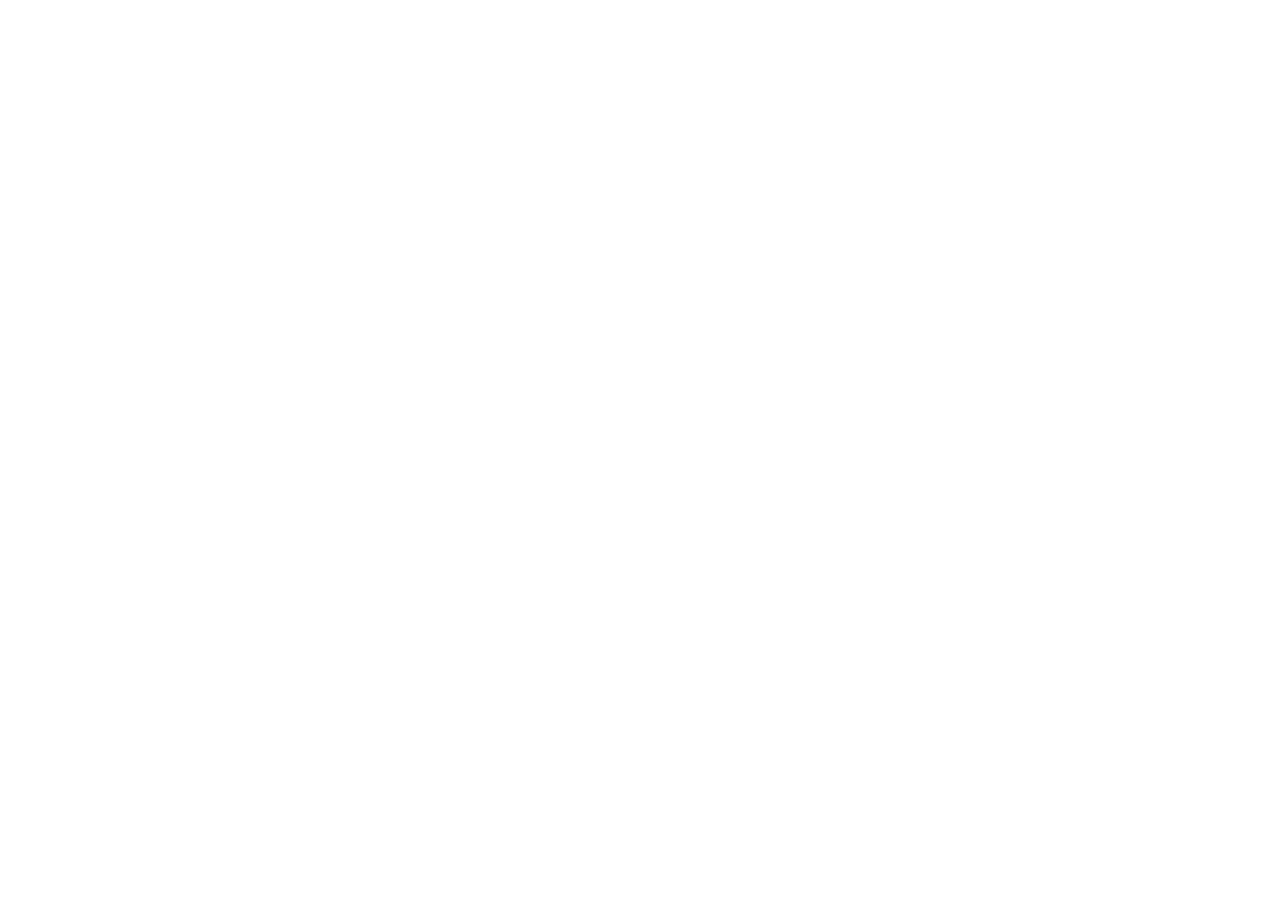
==== grid-web-page.html @ 91bf0a03 "grid-started" ====
<!DOCTYPE html>
<html lang="en">
<head>
    <meta charset="UTF-8">
    <meta name="viewport" content="width=device-width, initial-scale=1.0">
    <link rel="stylesheet" href="grid-web-page.css">
    <title>Grid Web Page</title>
</head>
<body>
    
</body>
</html>
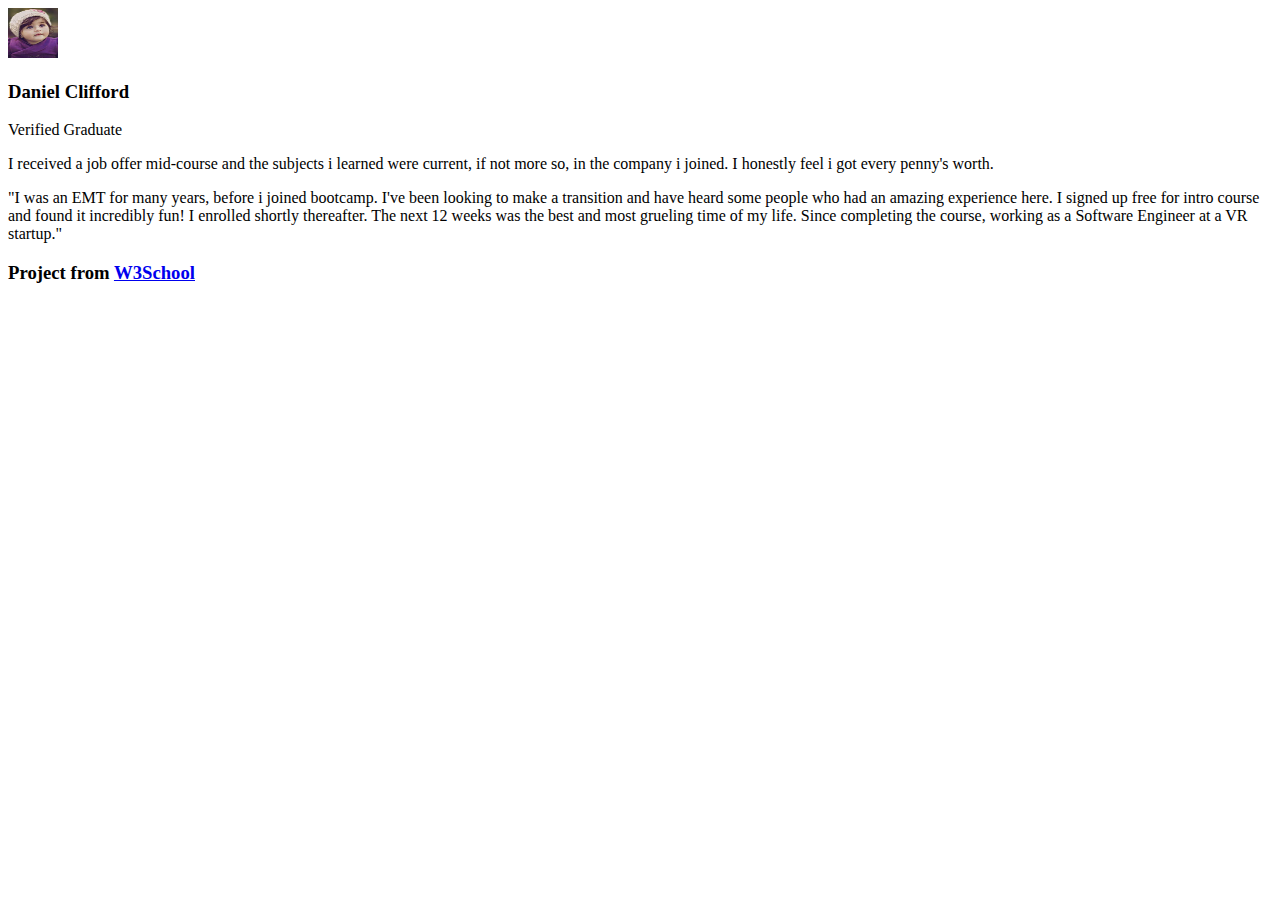
==== commit ef49b725: "first-card-html" ====
--- a/grid-web-page.html
+++ b/grid-web-page.html
@@ -7,6 +7,27 @@
     <title>Grid Web Page</title>
 </head>
 <body>
+    <div class="container">
+
+        <div class="card card--bg-purple">
+            <header class="card__header">
+                <img src="img1.jpg" class="card__img" height="50px" width="50px">
+                <div>
+                    <h3>Daniel Clifford</h3>
+                    <p>Verified Graduate</p>
+                </div>
+            </header>
+            <p class="card__lead">
+                I received a job offer mid-course and the subjects i learned were current, if not more so, in the company i joined. I honestly feel i got every penny's worth.
+            </p>
+            <p class="card__quote">
+                "I was an EMT for many years, before i joined bootcamp. I've been looking to make a transition and have heard some people who had an amazing experience here. I signed up free for intro course and found it incredibly fun! I enrolled shortly thereafter. The next 12 weeks was the best and most grueling time of my life. Since completing the course, working as a Software Engineer at a VR startup."
+            </p>
+        </div>
+    
+    <footer>
+        <h3>Project from <a href="https://www.w3schools.com/">W3School</a></h3>
+    </footer>
     
 </body>
 </html>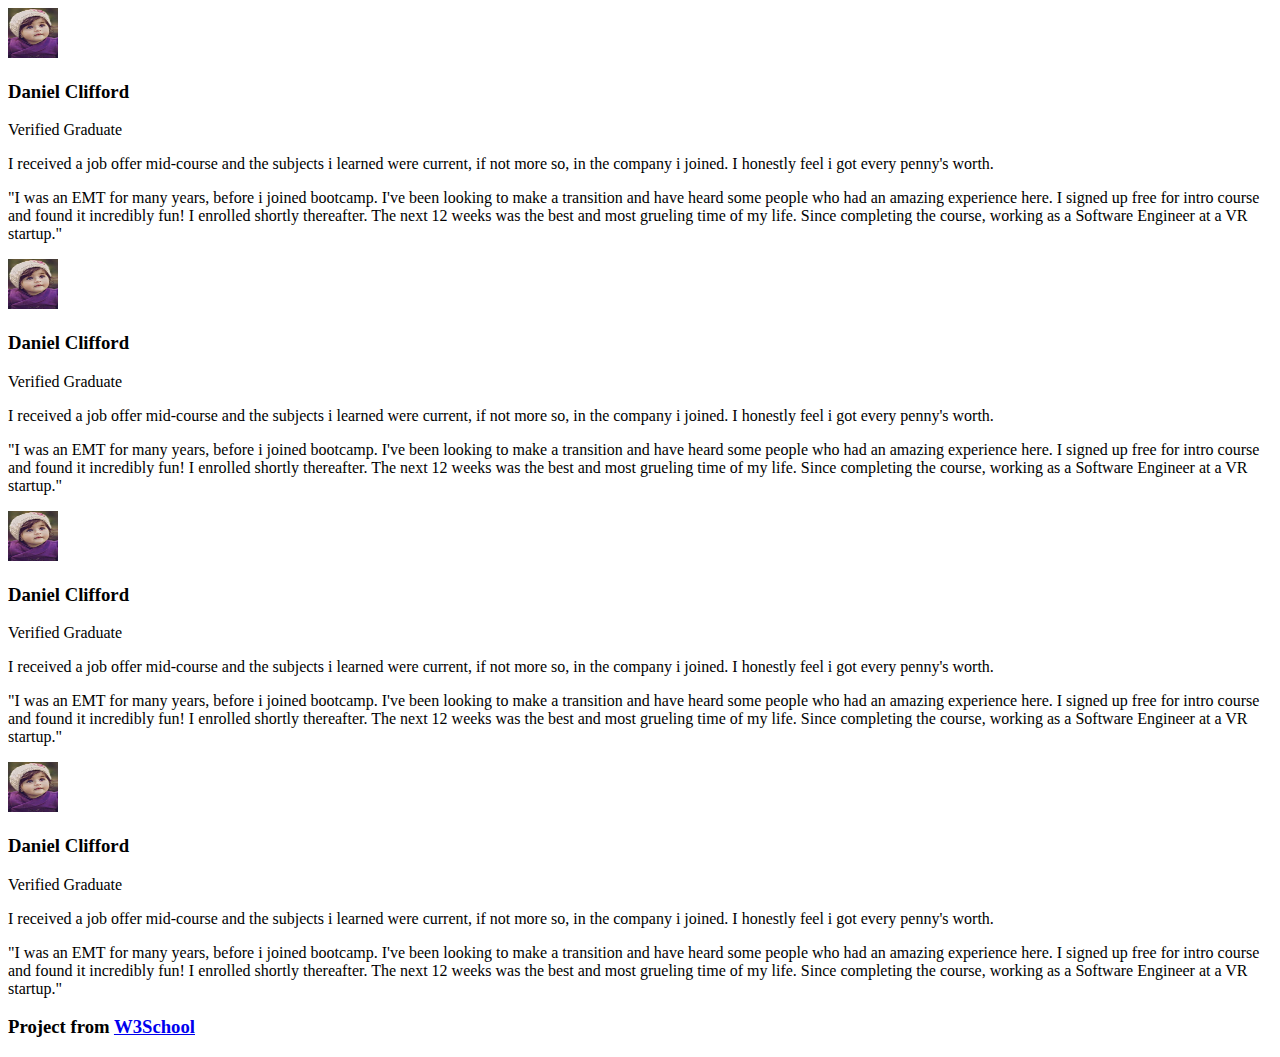
==== commit 1d3f3a61: "all-cards-added-html" ====
--- a/grid-web-page.html
+++ b/grid-web-page.html
@@ -24,7 +24,53 @@
                 "I was an EMT for many years, before i joined bootcamp. I've been looking to make a transition and have heard some people who had an amazing experience here. I signed up free for intro course and found it incredibly fun! I enrolled shortly thereafter. The next 12 weeks was the best and most grueling time of my life. Since completing the course, working as a Software Engineer at a VR startup."
             </p>
         </div>
-    
+        <div class="card card--bg-purple">
+            <header class="card__header">
+                <img src="img1.jpg" class="card__img" height="50px" width="50px">
+                <div>
+                    <h3>Daniel Clifford</h3>
+                    <p>Verified Graduate</p>
+                </div>
+            </header>
+            <p class="card__lead">
+                I received a job offer mid-course and the subjects i learned were current, if not more so, in the company i joined. I honestly feel i got every penny's worth.
+            </p>
+            <p class="card__quote">
+                "I was an EMT for many years, before i joined bootcamp. I've been looking to make a transition and have heard some people who had an amazing experience here. I signed up free for intro course and found it incredibly fun! I enrolled shortly thereafter. The next 12 weeks was the best and most grueling time of my life. Since completing the course, working as a Software Engineer at a VR startup."
+            </p>
+        </div>
+        <div class="card card--bg-purple">
+            <header class="card__header">
+                <img src="img1.jpg" class="card__img" height="50px" width="50px">
+                <div>
+                    <h3>Daniel Clifford</h3>
+                    <p>Verified Graduate</p>
+                </div>
+            </header>
+            <p class="card__lead">
+                I received a job offer mid-course and the subjects i learned were current, if not more so, in the company i joined. I honestly feel i got every penny's worth.
+            </p>
+            <p class="card__quote">
+                "I was an EMT for many years, before i joined bootcamp. I've been looking to make a transition and have heard some people who had an amazing experience here. I signed up free for intro course and found it incredibly fun! I enrolled shortly thereafter. The next 12 weeks was the best and most grueling time of my life. Since completing the course, working as a Software Engineer at a VR startup."
+            </p>
+        </div>
+        <div class="card card--bg-purple">
+            <header class="card__header">
+                <img src="img1.jpg" class="card__img" height="50px" width="50px">
+                <div>
+                    <h3>Daniel Clifford</h3>
+                    <p>Verified Graduate</p>
+                </div>
+            </header>
+            <p class="card__lead">
+                I received a job offer mid-course and the subjects i learned were current, if not more so, in the company i joined. I honestly feel i got every penny's worth.
+            </p>
+            <p class="card__quote">
+                "I was an EMT for many years, before i joined bootcamp. I've been looking to make a transition and have heard some people who had an amazing experience here. I signed up free for intro course and found it incredibly fun! I enrolled shortly thereafter. The next 12 weeks was the best and most grueling time of my life. Since completing the course, working as a Software Engineer at a VR startup."
+            </p>
+        </div>
+    </div>
+
     <footer>
         <h3>Project from <a href="https://www.w3schools.com/">W3School</a></h3>
     </footer>
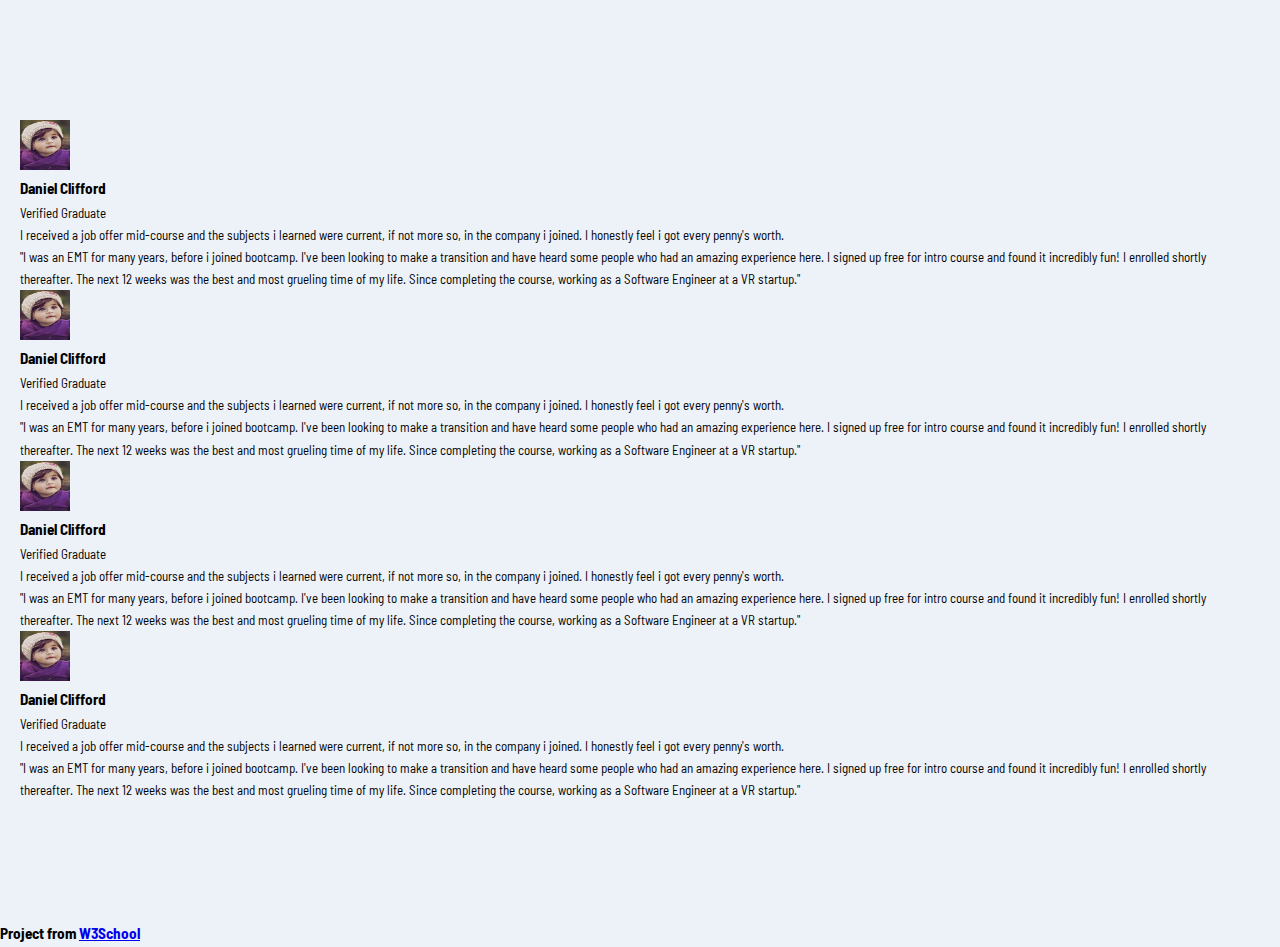
==== commit b139ca9c: "container-styling" ====
--- a/grid-web-page.html
+++ b/grid-web-page.html
@@ -24,7 +24,7 @@
                 "I was an EMT for many years, before i joined bootcamp. I've been looking to make a transition and have heard some people who had an amazing experience here. I signed up free for intro course and found it incredibly fun! I enrolled shortly thereafter. The next 12 weeks was the best and most grueling time of my life. Since completing the course, working as a Software Engineer at a VR startup."
             </p>
         </div>
-        <div class="card card--bg-purple">
+        <div class="card card--bg-gray-blue">
             <header class="card__header">
                 <img src="img1.jpg" class="card__img" height="50px" width="50px">
                 <div>
@@ -39,7 +39,7 @@
                 "I was an EMT for many years, before i joined bootcamp. I've been looking to make a transition and have heard some people who had an amazing experience here. I signed up free for intro course and found it incredibly fun! I enrolled shortly thereafter. The next 12 weeks was the best and most grueling time of my life. Since completing the course, working as a Software Engineer at a VR startup."
             </p>
         </div>
-        <div class="card card--bg-purple">
+        <div class="card card--bg-black-blue">
             <header class="card__header">
                 <img src="img1.jpg" class="card__img" height="50px" width="50px">
                 <div>
@@ -54,7 +54,7 @@
                 "I was an EMT for many years, before i joined bootcamp. I've been looking to make a transition and have heard some people who had an amazing experience here. I signed up free for intro course and found it incredibly fun! I enrolled shortly thereafter. The next 12 weeks was the best and most grueling time of my life. Since completing the course, working as a Software Engineer at a VR startup."
             </p>
         </div>
-        <div class="card card--bg-purple">
+        <div class="card">
             <header class="card__header">
                 <img src="img1.jpg" class="card__img" height="50px" width="50px">
                 <div>
--- a/grid-web-page.css
+++ b/grid-web-page.css
@@ -0,0 +1,23 @@
+  @import url('https://fonts.googleapis.com/css2?family=Barlow+Semi+Condensed:wght@100&family=Fasthand&family=Fuzzy+Bubbles:wght@700&display=swap');
+
+
+  *{
+    box-sizing: border-box;
+    padding: 0;
+    margin: 0;
+  }
+
+  body{
+    background: #edf2f8;
+    font-family: 'Barlow Semi Condensed', sans-serif;
+    font-size: 13px;
+    line-height: 1.7;
+
+  }
+  .container{
+    max-width: 1440px;
+    margin: 100px auto;
+    padding: 20px;
+  }
+
+  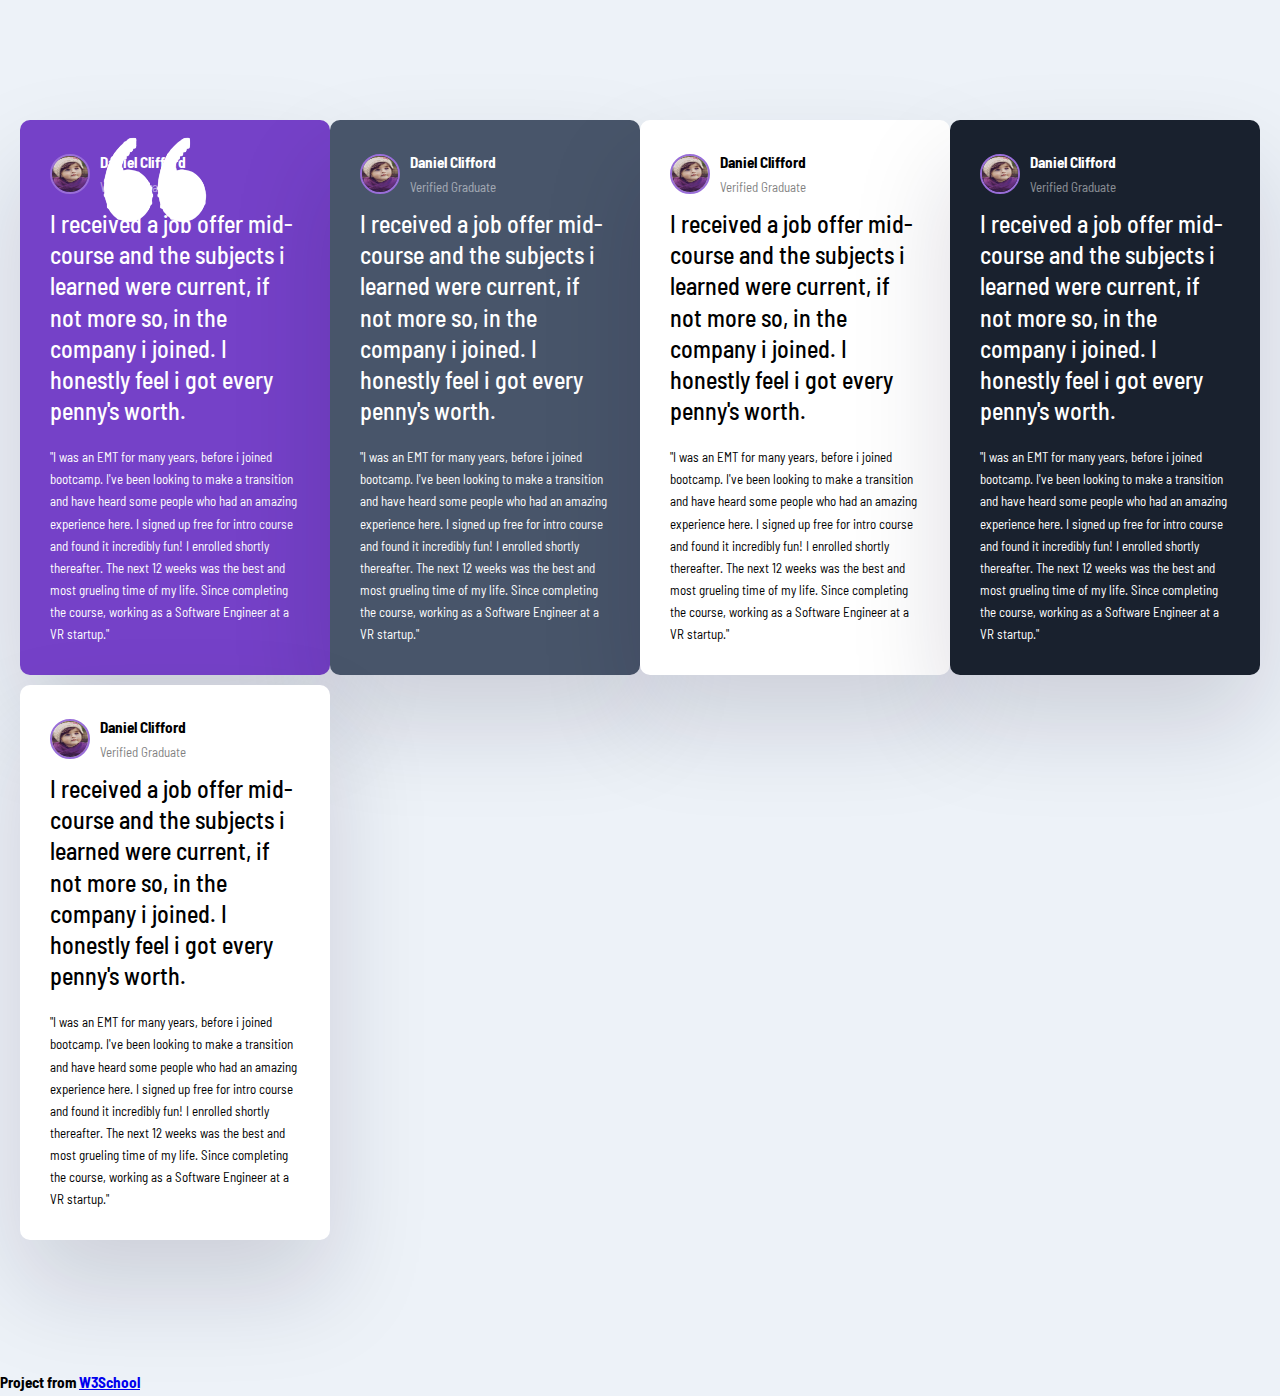
==== commit dac34f40: "resetting-cards-position" ====
--- a/grid-web-page.html
+++ b/grid-web-page.html
@@ -25,6 +25,22 @@
             </p>
         </div>
         <div class="card card--bg-gray-blue">
+            <header class="card__header">
+                <img src="img1.jpg" class="card__img" height="50px" width="50px">
+                <div>
+                    <h3>Daniel Clifford</h3>
+                    <p>Verified Graduate</p>
+                </div>
+            </header>
+            <p class="card__lead">
+                I received a job offer mid-course and the subjects i learned were current, if not more so, in the company i joined. I honestly feel i got every penny's worth.
+            </p>
+            <p class="card__quote">
+                "I was an EMT for many years, before i joined bootcamp. I've been looking to make a transition and have heard some people who had an amazing experience here. I signed up free for intro course and found it incredibly fun! I enrolled shortly thereafter. The next 12 weeks was the best and most grueling time of my life. Since completing the course, working as a Software Engineer at a VR startup."
+            </p>
+        </div>
+        
+        <div class="card">
             <header class="card__header">
                 <img src="img1.jpg" class="card__img" height="50px" width="50px">
                 <div>
--- a/grid-web-page.css
+++ b/grid-web-page.css
@@ -18,6 +18,67 @@
     max-width: 1440px;
     margin: 100px auto;
     padding: 20px;
+    display: grid;
+    grid-template-columns: repeat(4,1fr);
+
   }
 
-  +  .card{
+    background-color: white;
+    border-radius: 10px;
+    padding: 30px;
+    box-shadow: rgba(17, 12, 46, 0.15) 0px 48px 100px 0px; 
+    margin-bottom: 10px;
+
+  }
+
+  .card__header{
+    display: flex;
+    align-items: center;
+    margin-bottom: 10px;
+  }
+
+  .card__header p{
+    opacity: 50%;
+
+  }
+
+  .card__img{
+    width: 40px;
+    height: 40px;
+    border-radius: 50%;
+    border: 2px solid #996ed9;
+    margin-right: 10px;
+  }
+
+  .card__lead{
+    font-size: 1.5rem;
+    font-weight: 500;
+    line-height: 1.3;
+    margin-bottom: 20px;
+    
+  }
+  .card__qoute{
+    font-size: 15px;
+    font-weight: 500;
+    line-height: 1.4;
+    opacity: 70%;
+  }
+
+  .card--bg-purple{
+    background-color: hsl(263, 55%, 52%);
+    color: #fff;
+    background-image: url('img1-quote.png');
+    background-repeat: no-repeat;
+    background-size: 150px 100px;
+    background-position: top 10px right 100px;
+  }
+
+  .card--bg-gray-blue{
+    background-color: hsl(217, 19%, 35%);
+    color: #fff;
+  }
+  .card--bg-black-blue{
+    background-color: hsl(217, 29%, 14%);
+    color: #fff;
+  }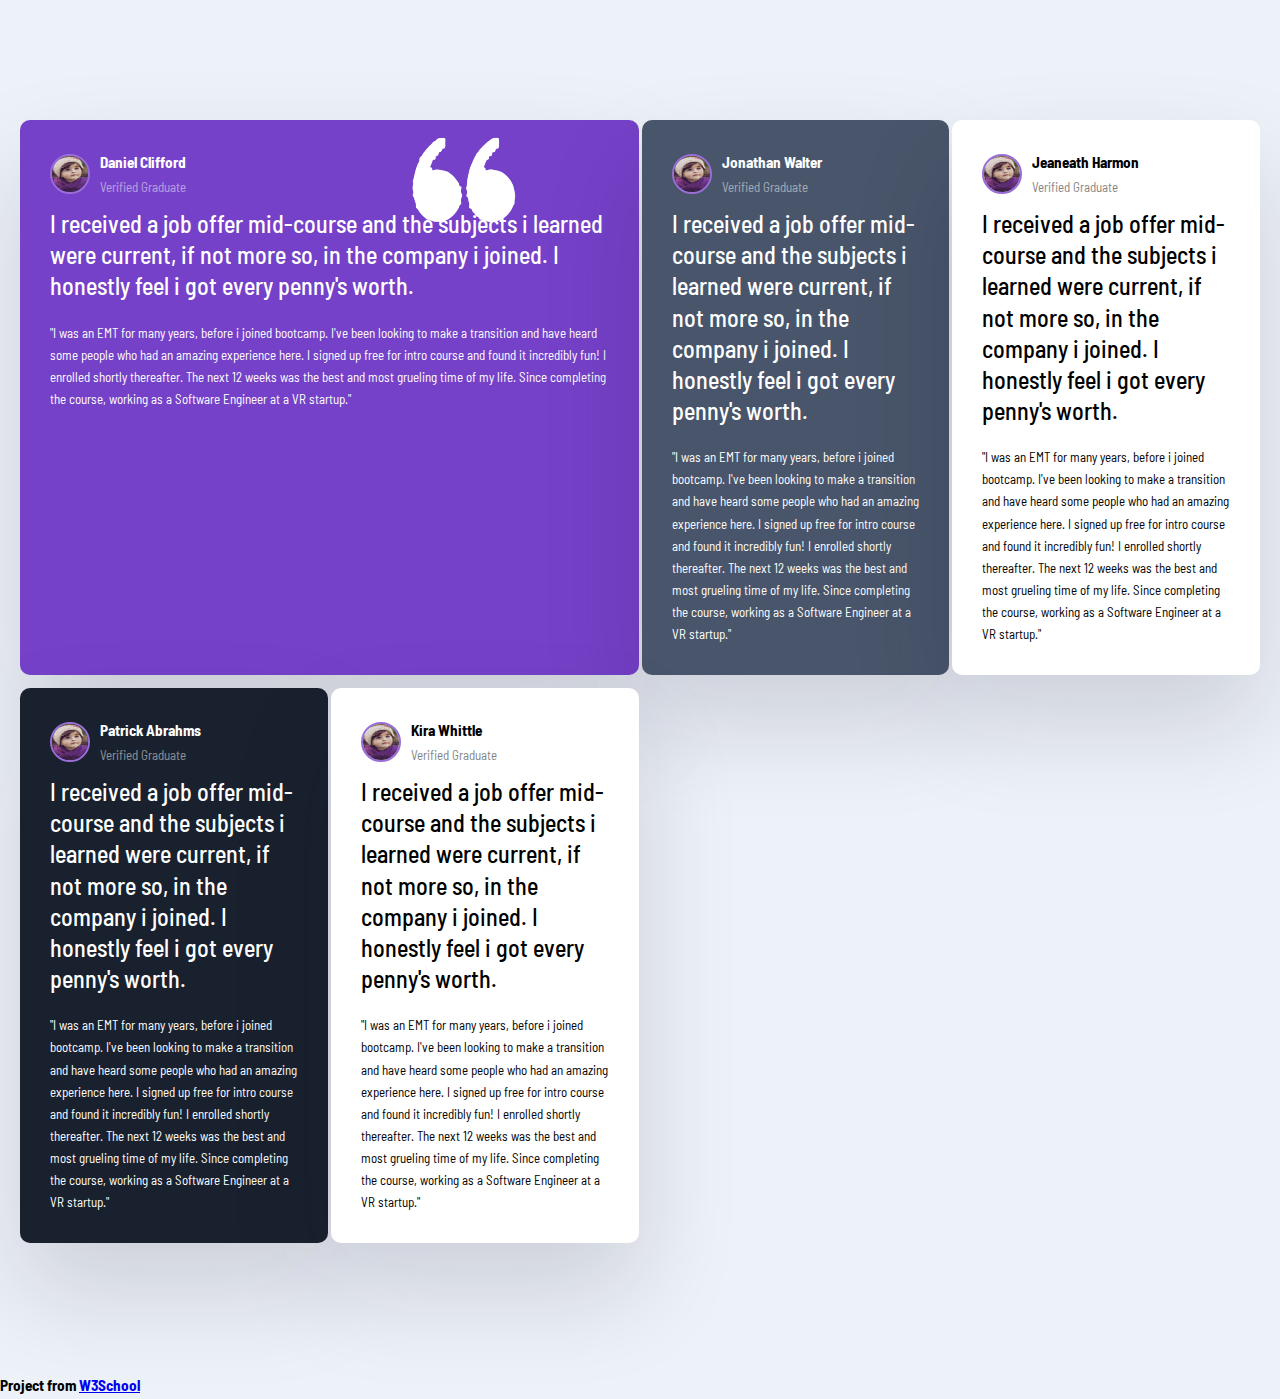
==== commit 60c2bb5b: "card-1-grid" ====
--- a/grid-web-page.html
+++ b/grid-web-page.html
@@ -28,7 +28,7 @@
             <header class="card__header">
                 <img src="img1.jpg" class="card__img" height="50px" width="50px">
                 <div>
-                    <h3>Daniel Clifford</h3>
+                    <h3>Jonathan Walter</h3>
                     <p>Verified Graduate</p>
                 </div>
             </header>
@@ -44,7 +44,7 @@
             <header class="card__header">
                 <img src="img1.jpg" class="card__img" height="50px" width="50px">
                 <div>
-                    <h3>Daniel Clifford</h3>
+                    <h3>Jeaneath Harmon</h3>
                     <p>Verified Graduate</p>
                 </div>
             </header>
@@ -59,7 +59,7 @@
             <header class="card__header">
                 <img src="img1.jpg" class="card__img" height="50px" width="50px">
                 <div>
-                    <h3>Daniel Clifford</h3>
+                    <h3>Patrick Abrahms</h3>
                     <p>Verified Graduate</p>
                 </div>
             </header>
@@ -74,7 +74,7 @@
             <header class="card__header">
                 <img src="img1.jpg" class="card__img" height="50px" width="50px">
                 <div>
-                    <h3>Daniel Clifford</h3>
+                    <h3>Kira Whittle</h3>
                     <p>Verified Graduate</p>
                 </div>
             </header>
--- a/grid-web-page.css
+++ b/grid-web-page.css
@@ -20,7 +20,12 @@
     padding: 20px;
     display: grid;
     grid-template-columns: repeat(4,1fr);
+    gap: 3px;
 
+  }
+
+  .card:nth-of-type(1){
+    grid-column: 1 / 3;
   }
 
   .card{
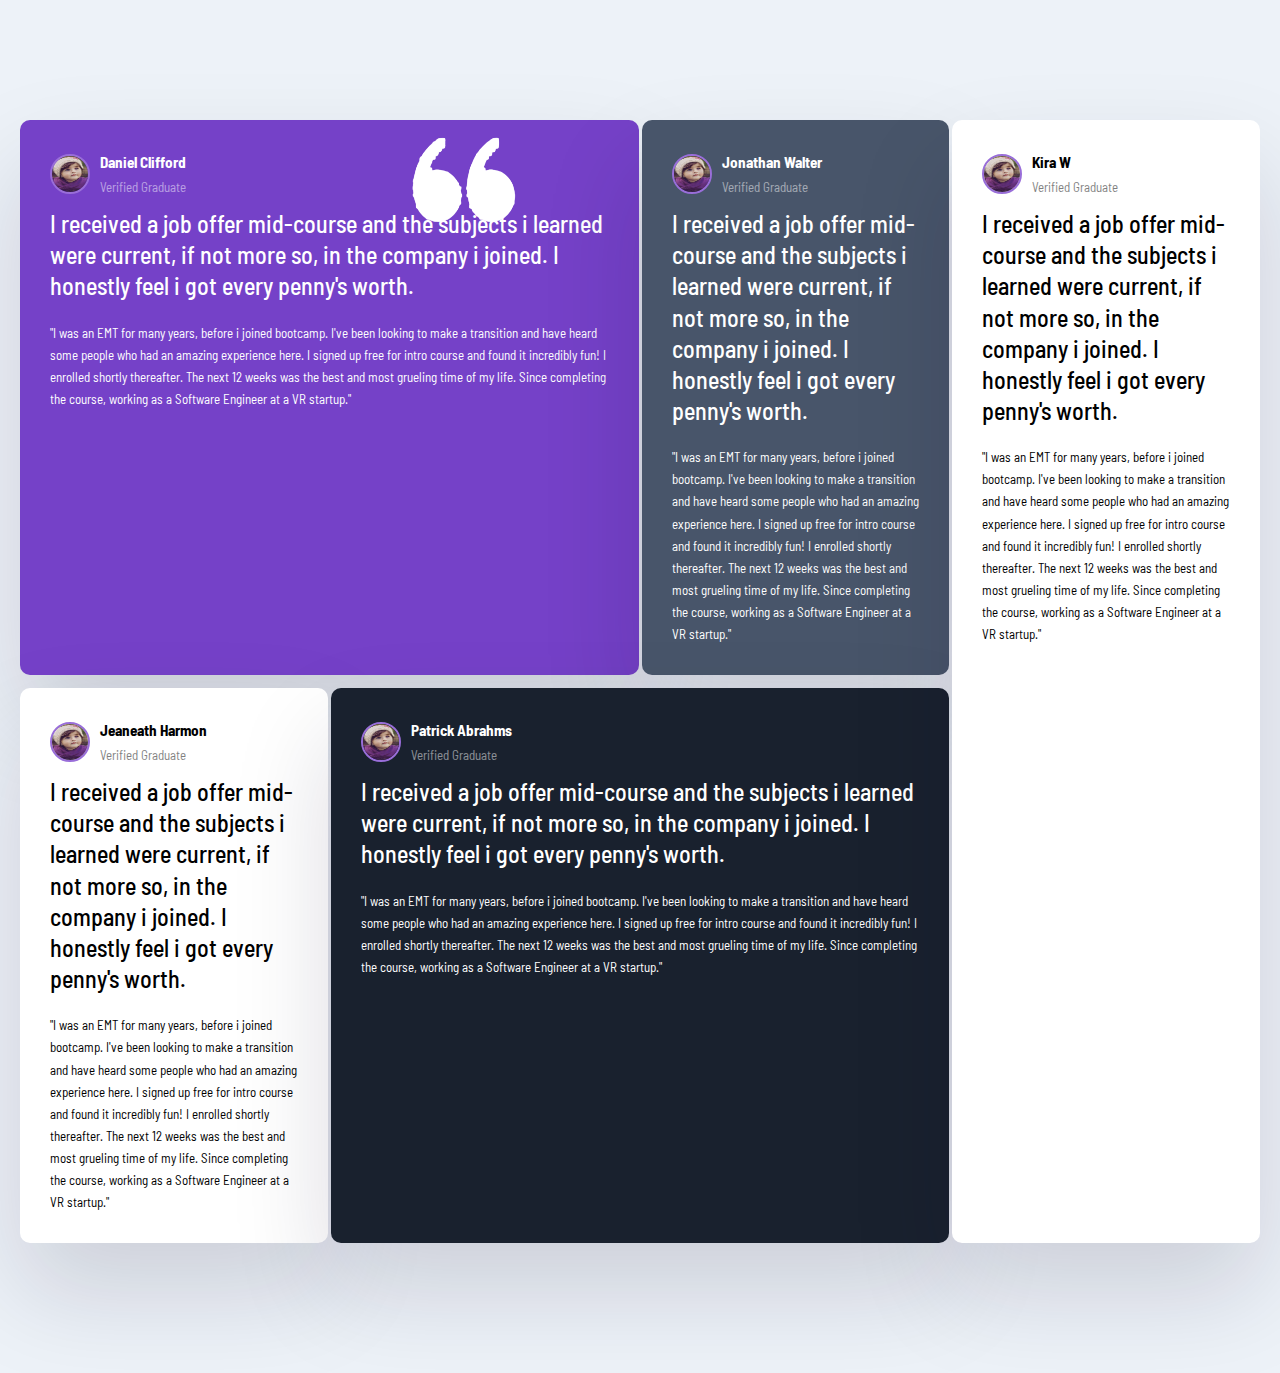
==== commit ab47b7fb: "card-3-grid" ====
--- a/grid-web-page.html
+++ b/grid-web-page.html
@@ -74,7 +74,7 @@
             <header class="card__header">
                 <img src="img1.jpg" class="card__img" height="50px" width="50px">
                 <div>
-                    <h3>Kira Whittle</h3>
+                    <h3>Kira W</h3>
                     <p>Verified Graduate</p>
                 </div>
             </header>
@@ -87,9 +87,5 @@
         </div>
     </div>
 
-    <footer>
-        <h3>Project from <a href="https://www.w3schools.com/">W3School</a></h3>
-    </footer>
-    
 </body>
 </html>--- a/grid-web-page.css
+++ b/grid-web-page.css
@@ -26,6 +26,14 @@
 
   .card:nth-of-type(1){
     grid-column: 1 / 3;
+  }
+  .card:nth-of-type(4){
+    grid-column: 2 / 4;
+    grid-row: 2;
+  }
+  .card:nth-of-type(5){
+    grid-column: 4 / 5;
+    grid-row: 1/3;
   }
 
   .card{
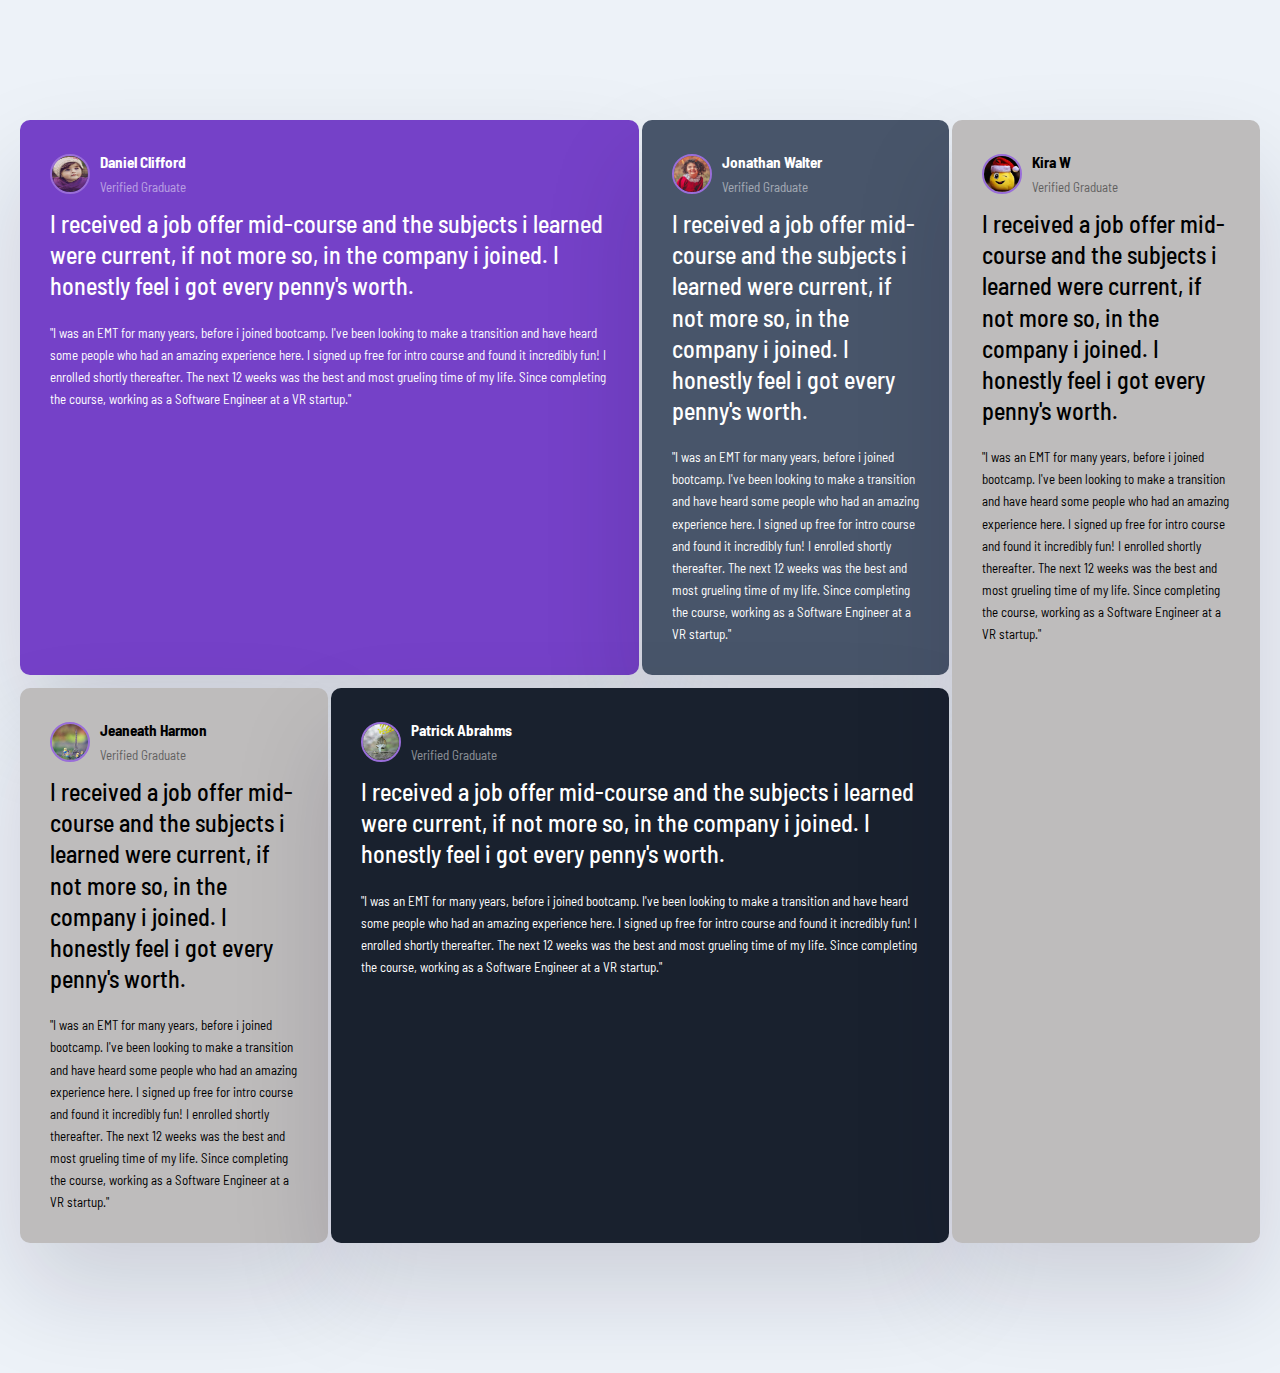
==== commit ceec77e6: "img-changed" ====
--- a/grid-web-page.html
+++ b/grid-web-page.html
@@ -26,7 +26,7 @@
         </div>
         <div class="card card--bg-gray-blue">
             <header class="card__header">
-                <img src="img1.jpg" class="card__img" height="50px" width="50px">
+                <img src="img2.jpg" class="card__img" height="50px" width="50px">
                 <div>
                     <h3>Jonathan Walter</h3>
                     <p>Verified Graduate</p>
@@ -42,7 +42,7 @@
         
         <div class="card">
             <header class="card__header">
-                <img src="img1.jpg" class="card__img" height="50px" width="50px">
+                <img src="img3.jpg" class="card__img" height="50px" width="50px">
                 <div>
                     <h3>Jeaneath Harmon</h3>
                     <p>Verified Graduate</p>
@@ -57,7 +57,7 @@
         </div>
         <div class="card card--bg-black-blue">
             <header class="card__header">
-                <img src="img1.jpg" class="card__img" height="50px" width="50px">
+                <img src="img4.jpg" class="card__img" height="50px" width="50px">
                 <div>
                     <h3>Patrick Abrahms</h3>
                     <p>Verified Graduate</p>
@@ -72,7 +72,7 @@
         </div>
         <div class="card">
             <header class="card__header">
-                <img src="img1.jpg" class="card__img" height="50px" width="50px">
+                <img src="img5.jpg" class="card__img" height="50px" width="50px">
                 <div>
                     <h3>Kira W</h3>
                     <p>Verified Graduate</p>
--- a/grid-web-page.css
+++ b/grid-web-page.css
@@ -37,7 +37,7 @@
   }
 
   .card{
-    background-color: white;
+    background-color: rgb(190, 188, 188);
     border-radius: 10px;
     padding: 30px;
     box-shadow: rgba(17, 12, 46, 0.15) 0px 48px 100px 0px; 
@@ -81,7 +81,7 @@
   .card--bg-purple{
     background-color: hsl(263, 55%, 52%);
     color: #fff;
-    background-image: url('img1-quote.png');
+    background-image: url('quote--removebg-preview\ \(1\).png');
     background-repeat: no-repeat;
     background-size: 150px 100px;
     background-position: top 10px right 100px;
@@ -94,4 +94,24 @@
   .card--bg-black-blue{
     background-color: hsl(217, 29%, 14%);
     color: #fff;
+  }
+
+  @media(max-width: 768px){
+    .container{
+      grid-template-columns: 1fr;
+      width: 100%;
+    }
+
+    .card:nth-of-type(1){
+      grid-column: 1;
+    }
+
+    .card:nth-of-type(4){
+      grid-column: 1;
+      grid-row: 4;
+    }
+    .card:nth-of-type(5){
+      grid-column: 1;
+      grid-row: 5;
+    }
   }